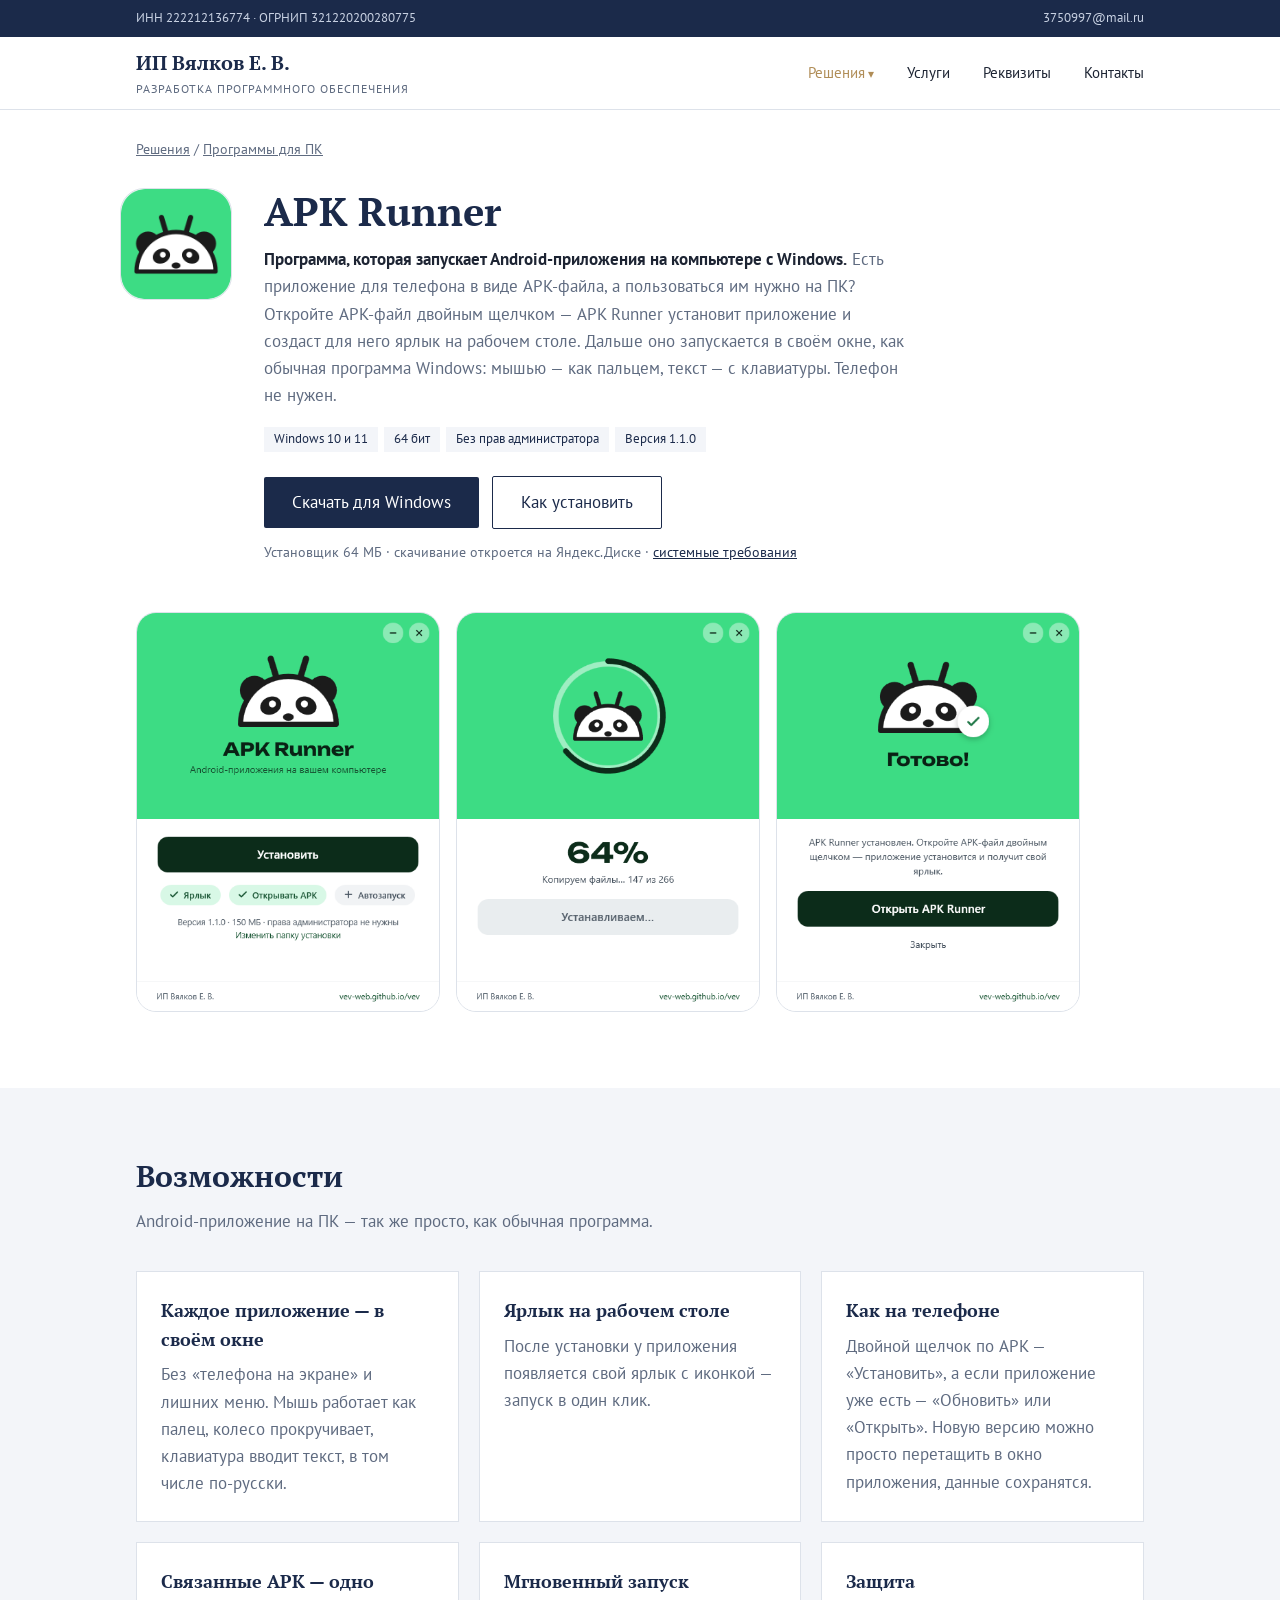
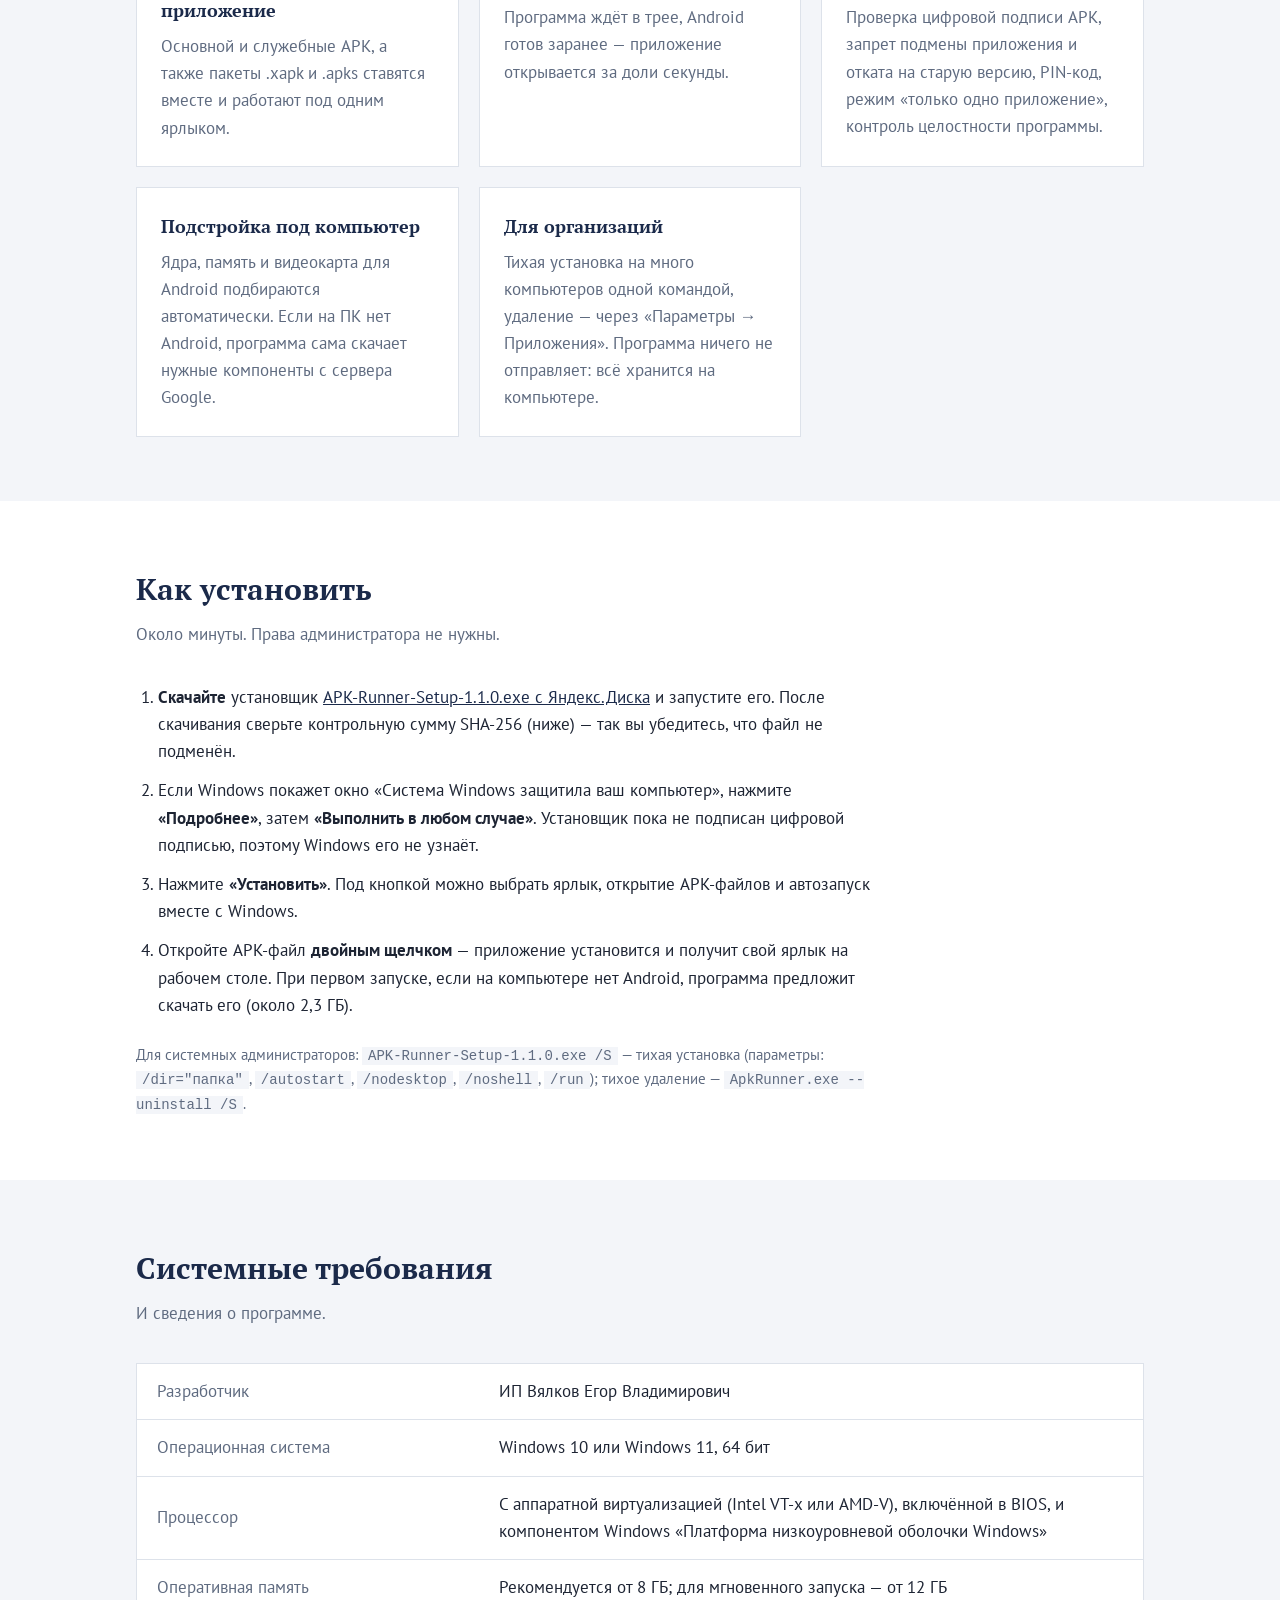
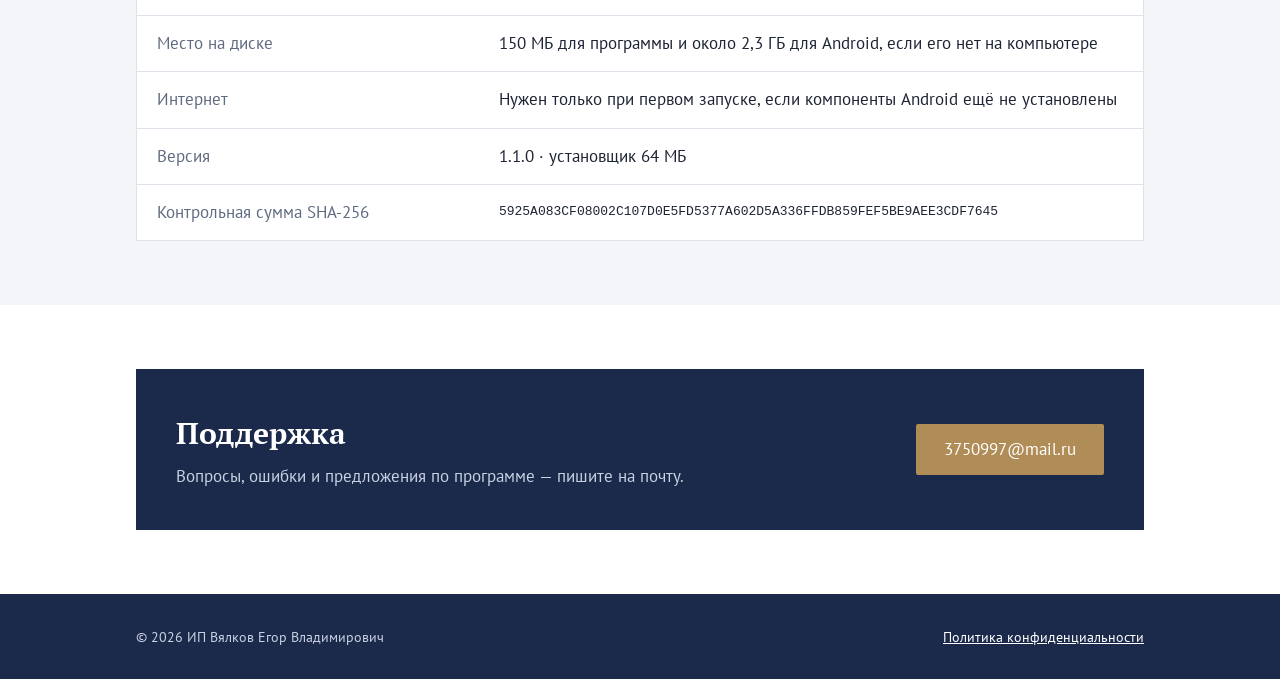
==== apk-runner.html @ df019fa2 "Add files via upload" ====
<!doctype html>
<html lang="ru">
<head>
  <meta charset="utf-8">
  <meta name="viewport" content="width=device-width, initial-scale=1">
  <title>APK Runner — Android-приложения на ПК | ИП Вялков Е. В.</title>
  <meta name="description" content="APK Runner — программа для Windows, которая запускает Android-приложения на компьютере. Откройте APK-файл — приложение установится, получит ярлык на рабочем столе и будет открываться в своём окне, как обычная программа. Телефон не нужен.">
  <link rel="icon" href="favicon.ico" sizes="32x32">
  <link rel="icon" href="favicon.svg" type="image/svg+xml">
  <link rel="apple-touch-icon" href="apple-touch-icon.png">
  <link rel="canonical" href="https://vev.github.io/apk-runner.html">
  <meta property="og:type" content="website">
  <meta property="og:locale" content="ru_RU">
  <meta property="og:title" content="APK Runner — Android-приложения на ПК | ИП Вялков Е. В.">
  <meta property="og:description" content="Запускает Android-приложения на компьютере с Windows: откройте APK-файл — приложение получит ярлык на рабочем столе и будет открываться в своём окне, как обычная программа.">
  <meta property="og:url" content="https://vev.github.io/apk-runner.html">
  <meta property="og:image" content="https://vev.github.io/img/apk-runner/icon.png">
  <meta name="twitter:card" content="summary">
  <link rel="preconnect" href="https://fonts.googleapis.com">
  <link rel="preconnect" href="https://fonts.gstatic.com" crossorigin>
  <link href="https://fonts.googleapis.com/css2?family=PT+Sans:wght@400;700&family=PT+Serif:wght@700&display=swap" rel="stylesheet">
  <link rel="stylesheet" href="style.css">
</head>
<body>

<div class="topline">
  <div class="wrap">
    <span>ИНН 222212136774 · ОГРНИП 321220200280775</span>
    <a href="mailto:3750997@mail.ru">3750997@mail.ru</a>
  </div>
</div>

<header>
  <div class="wrap">
    <a class="logo" href="index.html">ИП Вялков Е. В.<small>Разработка программного обеспечения</small></a>
    <nav>
      <div class="dropdown">
        <a href="solutions.html" class="active">Решения</a>
        <div class="menu" data-solutions-menu></div>
      </div>
      <a href="index.html#services">Услуги</a>
      <a href="index.html#requisites">Реквизиты</a>
      <a href="index.html#contacts">Контакты</a>
    </nav>
  </div>
</header>

<main>
  <div class="wrap crumbs">
    <a href="solutions.html">Решения</a> / <a href="solutions.html#desktop">Программы для ПК</a>
  </div>

  <div class="wrap app-hero">
    <img class="app-icon" src="img/apk-runner/icon.png" alt="Иконка программы APK Runner" width="112" height="112">
    <div>
      <h1>APK Runner</h1>
      <p><strong style="color: var(--text)">Программа, которая запускает Android-приложения на компьютере с Windows.</strong> Есть приложение для телефона в виде APK-файла, а пользоваться им нужно на ПК? Откройте APK-файл двойным щелчком — APK Runner установит приложение и создаст для него ярлык на рабочем столе. Дальше оно запускается в своём окне, как обычная программа Windows: мышью — как пальцем, текст — с клавиатуры. Телефон не нужен.</p>
      <ul class="tags"><li>Windows 10 и 11</li><li>64 бит</li><li>Без прав администратора</li><li>Версия 1.1.0</li></ul>
      <a class="btn" href="https://disk.360.yandex.ru/d/XKh_OTRC-GVVWA" target="_blank" rel="noopener">Скачать для Windows</a>
      <a class="btn btn-outline" href="#install">Как установить</a>
      <p class="download-meta">Установщик 64 МБ · скачивание откроется на Яндекс.Диске · <a href="#requirements">системные требования</a></p>
    </div>
  </div>

  <section style="padding-top: 0">
    <div class="wrap">
      <div class="shots">
        <img class="win" src="img/apk-runner/setup-01.png" width="440" height="580" loading="lazy" alt="Установщик APK Runner: кнопка «Установить» и параметры">
        <img class="win" src="img/apk-runner/setup-02.png" width="440" height="580" loading="lazy" alt="Установщик APK Runner: ход установки">
        <img class="win" src="img/apk-runner/setup-03.png" width="440" height="580" loading="lazy" alt="Установщик APK Runner: установка завершена">
      </div>
    </div>
  </section>

  <section class="alt">
    <div class="wrap">
      <h2>Возможности</h2>
      <p class="sub">Android-приложение на ПК — так же просто, как обычная программа.</p>
      <div class="features">
        <div class="feature"><h3>Каждое приложение — в своём окне</h3><p>Без «телефона на экране» и лишних меню. Мышь работает как палец, колесо прокручивает, клавиатура вводит текст, в том числе по-русски.</p></div>
        <div class="feature"><h3>Ярлык на рабочем столе</h3><p>После установки у приложения появляется свой ярлык с иконкой — запуск в один клик.</p></div>
        <div class="feature"><h3>Как на телефоне</h3><p>Двойной щелчок по APK — «Установить», а если приложение уже есть — «Обновить» или «Открыть». Новую версию можно просто перетащить в окно приложения, данные сохранятся.</p></div>
        <div class="feature"><h3>Связанные APK — одно приложение</h3><p>Основной и служебные APK, а также пакеты .xapk и .apks ставятся вместе и работают под одним ярлыком.</p></div>
        <div class="feature"><h3>Мгновенный запуск</h3><p>Программа ждёт в трее, Android готов заранее — приложение открывается за доли секунды.</p></div>
        <div class="feature"><h3>Защита</h3><p>Проверка цифровой подписи APK, запрет подмены приложения и отката на старую версию, PIN-код, режим «только одно приложение», контроль целостности программы.</p></div>
        <div class="feature"><h3>Подстройка под компьютер</h3><p>Ядра, память и видеокарта для Android подбираются автоматически. Если на ПК нет Android, программа сама скачает нужные компоненты с сервера Google.</p></div>
        <div class="feature"><h3>Для организаций</h3><p>Тихая установка на много компьютеров одной командой, удаление — через «Параметры → Приложения». Программа ничего не отправляет: всё хранится на компьютере.</p></div>
      </div>
    </div>
  </section>

  <section id="install">
    <div class="wrap">
      <h2>Как установить</h2>
      <p class="sub">Около минуты. Права администратора не нужны.</p>
      <ol class="steps">
        <li><b>Скачайте</b> установщик <a href="https://disk.360.yandex.ru/d/XKh_OTRC-GVVWA" target="_blank" rel="noopener">APK&#8209;Runner&#8209;Setup&#8209;1.1.0.exe с Яндекс.Диска</a> и запустите его. После скачивания сверьте контрольную сумму SHA&#8209;256 (ниже) — так вы убедитесь, что файл не подменён.</li>
        <li>Если Windows покажет окно «Система Windows защитила ваш компьютер», нажмите <b>«Подробнее»</b>, затем <b>«Выполнить в любом случае»</b>. Установщик пока не подписан цифровой подписью, поэтому Windows его не узнаёт.</li>
        <li>Нажмите <b>«Установить»</b>. Под кнопкой можно выбрать ярлык, открытие APK-файлов и автозапуск вместе с Windows.</li>
        <li>Откройте APK-файл <b>двойным щелчком</b> — приложение установится и получит свой ярлык на рабочем столе. При первом запуске, если на компьютере нет Android, программа предложит скачать его (около 2,3 ГБ).</li>
      </ol>
      <p class="note">Для системных администраторов: <code>APK-Runner-Setup-1.1.0.exe /S</code> — тихая установка (параметры: <code>/dir="папка"</code>, <code>/autostart</code>, <code>/nodesktop</code>, <code>/noshell</code>, <code>/run</code>); тихое удаление — <code>ApkRunner.exe --uninstall /S</code>.</p>
    </div>
  </section>

  <section id="requirements" class="alt">
    <div class="wrap">
      <h2>Системные требования</h2>
      <p class="sub">И сведения о программе.</p>
      <table class="facts">
        <tr><td>Разработчик</td><td>ИП Вялков Егор Владимирович</td></tr>
        <tr><td>Операционная система</td><td>Windows 10 или Windows 11, 64 бит</td></tr>
        <tr><td>Процессор</td><td>С аппаратной виртуализацией (Intel VT-x или AMD-V), включённой в BIOS, и компонентом Windows «Платформа низкоуровневой оболочки Windows»</td></tr>
        <tr><td>Оперативная память</td><td>Рекомендуется от 8 ГБ; для мгновенного запуска — от 12 ГБ</td></tr>
        <tr><td>Место на диске</td><td>150 МБ для программы и около 2,3 ГБ для Android, если его нет на компьютере</td></tr>
        <tr><td>Интернет</td><td>Нужен только при первом запуске, если компоненты Android ещё не установлены</td></tr>
        <tr><td>Версия</td><td>1.1.0 · установщик 64 МБ</td></tr>
        <tr><td>Контрольная сумма SHA-256</td><td class="hash">5925A083CF08002C107D0E5FD5377A602D5A336FFDB859FEF5BE9AEE3CDF7645</td></tr>
      </table>
    </div>
  </section>

  <section>
    <div class="wrap">
      <div class="cta">
        <div>
          <h2>Поддержка</h2>
          <p>Вопросы, ошибки и предложения по программе — пишите на почту.</p>
        </div>
        <a class="btn" href="mailto:3750997@mail.ru?subject=APK%20Runner">3750997@mail.ru</a>
      </div>
    </div>
  </section>
</main>

<footer>
  <div class="wrap">
    <span>© 2026 ИП Вялков Егор Владимирович</span>
    <a href="privacy.html">Политика конфиденциальности</a>
  </div>
</footer>

<script src="solutions-data.js"></script>
<script src="site.js"></script>
</body>
</html>
---- style.css ----
:root {
  --bg: #ffffff;
  --alt: #f3f5f9;
  --text: #1d2433;
  --muted: #5f6b80;
  --navy: #1b2a4a;
  --gold: #b08d57;
  --border: #dde2ea;
}
* { box-sizing: border-box; }
body { margin: 0; background: var(--bg); color: var(--text); font: 17px/1.6 "PT Sans", Arial, sans-serif; }
a { color: var(--navy); }
.wrap { max-width: 1040px; margin: 0 auto; padding: 0 16px; }
h1, h2, h3 { font-family: "PT Serif", Georgia, serif; color: var(--navy); }

.topline { background: var(--navy); color: #c9d2e3; font-size: 13px; }
.topline a { color: inherit; text-decoration: none; }
.topline a:hover { color: #fff; }
.topline .wrap { display: flex; justify-content: space-between; flex-wrap: wrap; gap: 4px 16px; padding-top: 8px; padding-bottom: 8px; }

header { border-bottom: 1px solid var(--border); }
header .wrap { display: flex; justify-content: space-between; align-items: center; height: 72px; gap: 16px; }
.logo { font-family: "PT Serif", Georgia, serif; font-size: 20px; font-weight: 700; color: var(--navy); text-decoration: none; }
.logo small { display: block; font-family: "PT Sans", sans-serif; font-size: 12px; font-weight: 400; color: var(--muted); letter-spacing: .08em; text-transform: uppercase; }
nav a { color: var(--text); text-decoration: none; margin-left: 28px; font-size: 15px; }
nav a:hover, nav a.active { color: var(--gold); }

.hero { padding: 72px 0; display: grid; grid-template-columns: 1.4fr 1fr; gap: 48px; align-items: center; }
.hero h1 { font-size: clamp(30px, 5vw, 44px); line-height: 1.15; margin: 0 0 20px; }
.hero p { color: var(--muted); margin: 0 0 28px; }
.line { width: 56px; height: 3px; background: var(--gold); margin-bottom: 24px; }
.btn { display: inline-block; background: var(--navy); color: #fff; text-decoration: none; padding: 12px 28px; border-radius: 2px; }
.btn:hover { background: #26395f; }
.btn-outline { background: transparent; color: var(--navy); border: 1px solid var(--navy); margin-left: 8px; }
.btn-outline:hover { background: var(--alt); }

.card { border: 1px solid var(--border); border-top: 3px solid var(--gold); padding: 28px; background: #fff; }
.card h3 { margin: 0 0 16px; font-size: 18px; }
.card dl { margin: 0; }
.card dt { font-size: 13px; color: var(--muted); text-transform: uppercase; letter-spacing: .06em; }
.card dd { margin: 0 0 14px; font-weight: 700; }
.card dd:last-child { margin-bottom: 0; }

section { padding: 64px 0; }
section.alt { background: var(--alt); }
section h2 { font-size: 30px; margin: 0 0 8px; }
.sub { color: var(--muted); margin: 0 0 36px; }

.services { display: grid; grid-template-columns: repeat(3, 1fr); gap: 32px; }
.num { font-family: "PT Serif", Georgia, serif; font-size: 36px; color: var(--gold); line-height: 1; }
.services h3 { font-size: 20px; margin: 12px 0 8px; }
.services p { color: var(--muted); margin: 0; }

table { width: 100%; border-collapse: collapse; background: #fff; border: 1px solid var(--border); }
td { padding: 14px 20px; border-bottom: 1px solid var(--border); vertical-align: middle; }
td:first-child { color: var(--muted); width: 34%; }
td:last-child { text-align: right; width: 1%; white-space: nowrap; }
.facts td:last-child { text-align: left; width: auto; white-space: normal; }
.copy { font: inherit; font-size: 13px; color: var(--navy); background: none; border: 1px solid var(--border); padding: 4px 12px; cursor: pointer; }
.copy:hover { border-color: var(--navy); }

footer { background: var(--navy); color: #c9d2e3; padding: 32px 0; font-size: 14px; }
footer a { color: #fff; }
footer .wrap { display: flex; justify-content: space-between; flex-wrap: wrap; gap: 12px; }

/* Solutions */
.page-head { padding: 56px 0 0; }
.page-head h1 { font-size: clamp(30px, 5vw, 40px); line-height: 1.2; margin: 0 0 12px; }
.solutions { display: grid; grid-template-columns: repeat(auto-fit, minmax(300px, 1fr)); gap: 24px; }
.sol { border: 1px solid var(--border); border-top: 3px solid var(--gold); padding: 28px; background: #fff; display: flex; flex-direction: column; }
.sol-head { display: flex; align-items: center; gap: 16px; margin-bottom: 10px; }
.sol-icon { width: 56px; height: 56px; border-radius: 12px; object-fit: cover; border: 1px solid var(--border); flex-shrink: 0; }
.sol h3 { margin: 0; font-size: 20px; }
.sol p { color: var(--muted); margin: 0 0 20px; flex: 1; }
.tags { display: flex; flex-wrap: wrap; gap: 6px; list-style: none; padding: 0; margin: 0; }
.tags li { font-size: 13px; color: var(--navy); background: var(--alt); padding: 2px 10px; }
.links { display: flex; flex-wrap: wrap; gap: 8px; margin-top: 20px; }
.links a { font-size: 14px; border: 1px solid var(--navy); padding: 6px 14px; text-decoration: none; }
.links a:hover { background: var(--alt); }
.sol-privacy { margin-top: 14px; font-size: 14px; color: var(--muted); }
.tabs { display: flex; flex-wrap: wrap; gap: 8px; margin: 0 0 48px; }
.tab { font: inherit; font-size: 15px; background: #fff; color: var(--text); border: 1px solid var(--border); padding: 8px 16px; cursor: pointer; }
.tab:hover { border-color: var(--navy); }
.tab.active { background: var(--navy); color: #fff; border-color: var(--navy); }
.tab span { margin-left: 8px; font-size: 13px; color: var(--muted); }
.tab.active span { color: #c9d2e3; }
.cat { margin-bottom: 56px; }
.cat h2 { font-size: 26px; margin: 0 0 6px; }
.cat .sub { margin-bottom: 24px; }
.empty { border: 1px dashed var(--border); background: var(--alt); padding: 28px; color: var(--muted); }

.sol h3 a { color: inherit; text-decoration: none; }
.sol h3 a:hover { color: var(--gold); }

/* App page */
.crumbs { padding-top: 28px; font-size: 14px; color: var(--muted); }
.crumbs a { color: var(--muted); }
.app-hero { padding: 28px 0 48px; display: flex; gap: 32px; align-items: flex-start; }
.app-icon { width: 112px; height: 112px; border-radius: 24px; border: 1px solid var(--border); flex-shrink: 0; }
.app-hero h1 { font-size: clamp(28px, 5vw, 40px); line-height: 1.15; margin: 0 0 12px; }
.app-hero p { color: var(--muted); margin: 0 0 18px; max-width: 640px; }
.app-hero .btn { margin-top: 24px; }
.shots { display: flex; gap: 16px; overflow-x: auto; padding-bottom: 12px; scroll-snap-type: x mandatory; }
.shots img { height: 440px; width: auto; border: 1px solid var(--border); border-radius: 12px; scroll-snap-align: start; flex-shrink: 0; }
.features { display: grid; grid-template-columns: repeat(auto-fit, minmax(280px, 1fr)); gap: 20px; }
.feature { background: #fff; border: 1px solid var(--border); padding: 24px; }
.feature h3 { margin: 0 0 8px; font-size: 18px; }
.feature p { margin: 0; color: var(--muted); }
.shots img.win { border-radius: 20px; height: 400px; }
.download-meta { font-size: 14px; margin: 12px 0 0 !important; }
.steps { margin: 0; padding-left: 22px; max-width: 760px; }
.steps li { margin-bottom: 12px; }
.note { color: var(--muted); font-size: 15px; max-width: 760px; margin: 24px 0 0; }
.note code, .steps code { font-size: 14px; background: var(--alt); padding: 1px 6px; }
.facts td.hash { font-family: Consolas, "Courier New", monospace; font-size: 13px; word-break: break-all; }

/* Solutions dropdown in header */
.dropdown { position: relative; display: inline-block; margin-left: 28px; }
.dropdown > a { margin-left: 0; }
.dropdown > a::after { content: " ▾"; font-size: 12px; }
.menu { display: none; position: absolute; top: 100%; left: -16px; min-width: 240px; padding: 8px 0; background: #fff; border: 1px solid var(--border); border-top: 3px solid var(--gold); box-shadow: 0 8px 24px rgba(27, 42, 74, .12); z-index: 20; }
.menu a { display: block; margin: 0; padding: 8px 16px; }
.menu a:hover { background: var(--alt); }
.dropdown:hover .menu, .dropdown:focus-within .menu { display: block; }
.cta { background: var(--navy); color: #c9d2e3; padding: 40px; display: flex; justify-content: space-between; align-items: center; flex-wrap: wrap; gap: 20px; }
.cta h2 { color: #fff; margin: 0 0 6px; }
.cta p { margin: 0; }
.cta .btn { background: var(--gold); }
.cta .btn:hover { background: #9a7a48; }

/* Long-form pages */
.doc { padding: 56px 0 72px; max-width: 760px; }
.doc .line { margin-bottom: 20px; }
.doc h1 { font-size: clamp(28px, 5vw, 36px); line-height: 1.2; margin: 0 0 8px; }
.doc .updated { color: var(--muted); margin: 0 0 36px; }
.doc h2 { font-size: 21px; margin: 36px 0 12px; }
.doc ul { padding-left: 22px; }

@media (max-width: 760px) {
  header .wrap { height: auto; flex-direction: column; align-items: flex-start; gap: 8px; padding-top: 14px; padding-bottom: 12px; }
  nav { display: flex; gap: 20px; overflow-x: auto; max-width: 100%; }
  nav a { margin-left: 0; white-space: nowrap; }
  .dropdown { margin-left: 0; }
  .dropdown > a::after, .dropdown .menu { display: none !important; }
  .btn-outline { margin: 10px 0 0; }
  .cta { padding: 28px 20px; }
  .app-hero { flex-direction: column; gap: 20px; }
  .app-icon { width: 88px; height: 88px; border-radius: 20px; }
  .shots img { height: 360px; }
  .hero { grid-template-columns: 1fr; padding: 48px 0; gap: 32px; }
  .services { grid-template-columns: 1fr; gap: 24px; }
  td { padding: 12px; display: block; width: auto !important; text-align: left !important; border: 0; }
  tr { display: block; border-bottom: 1px solid var(--border); padding: 4px 0; }
  td:first-child { padding-bottom: 0; }
}
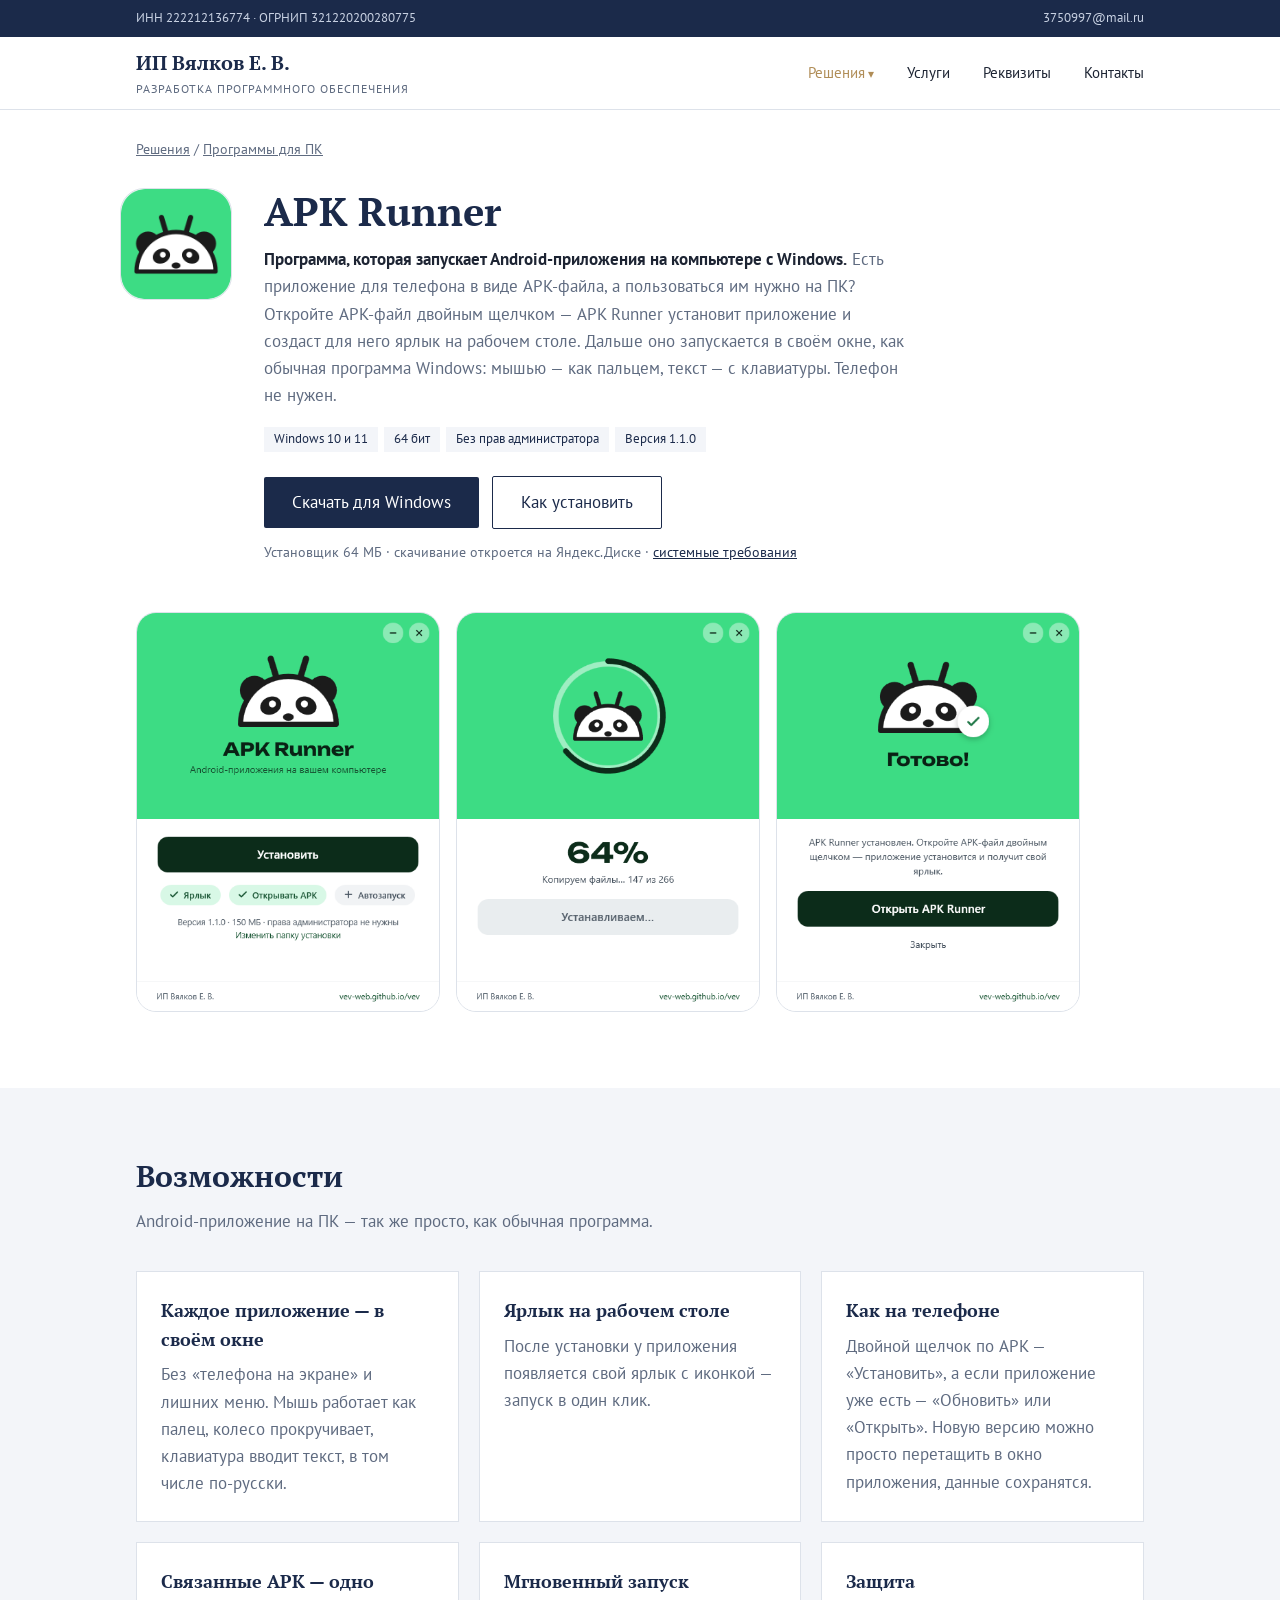
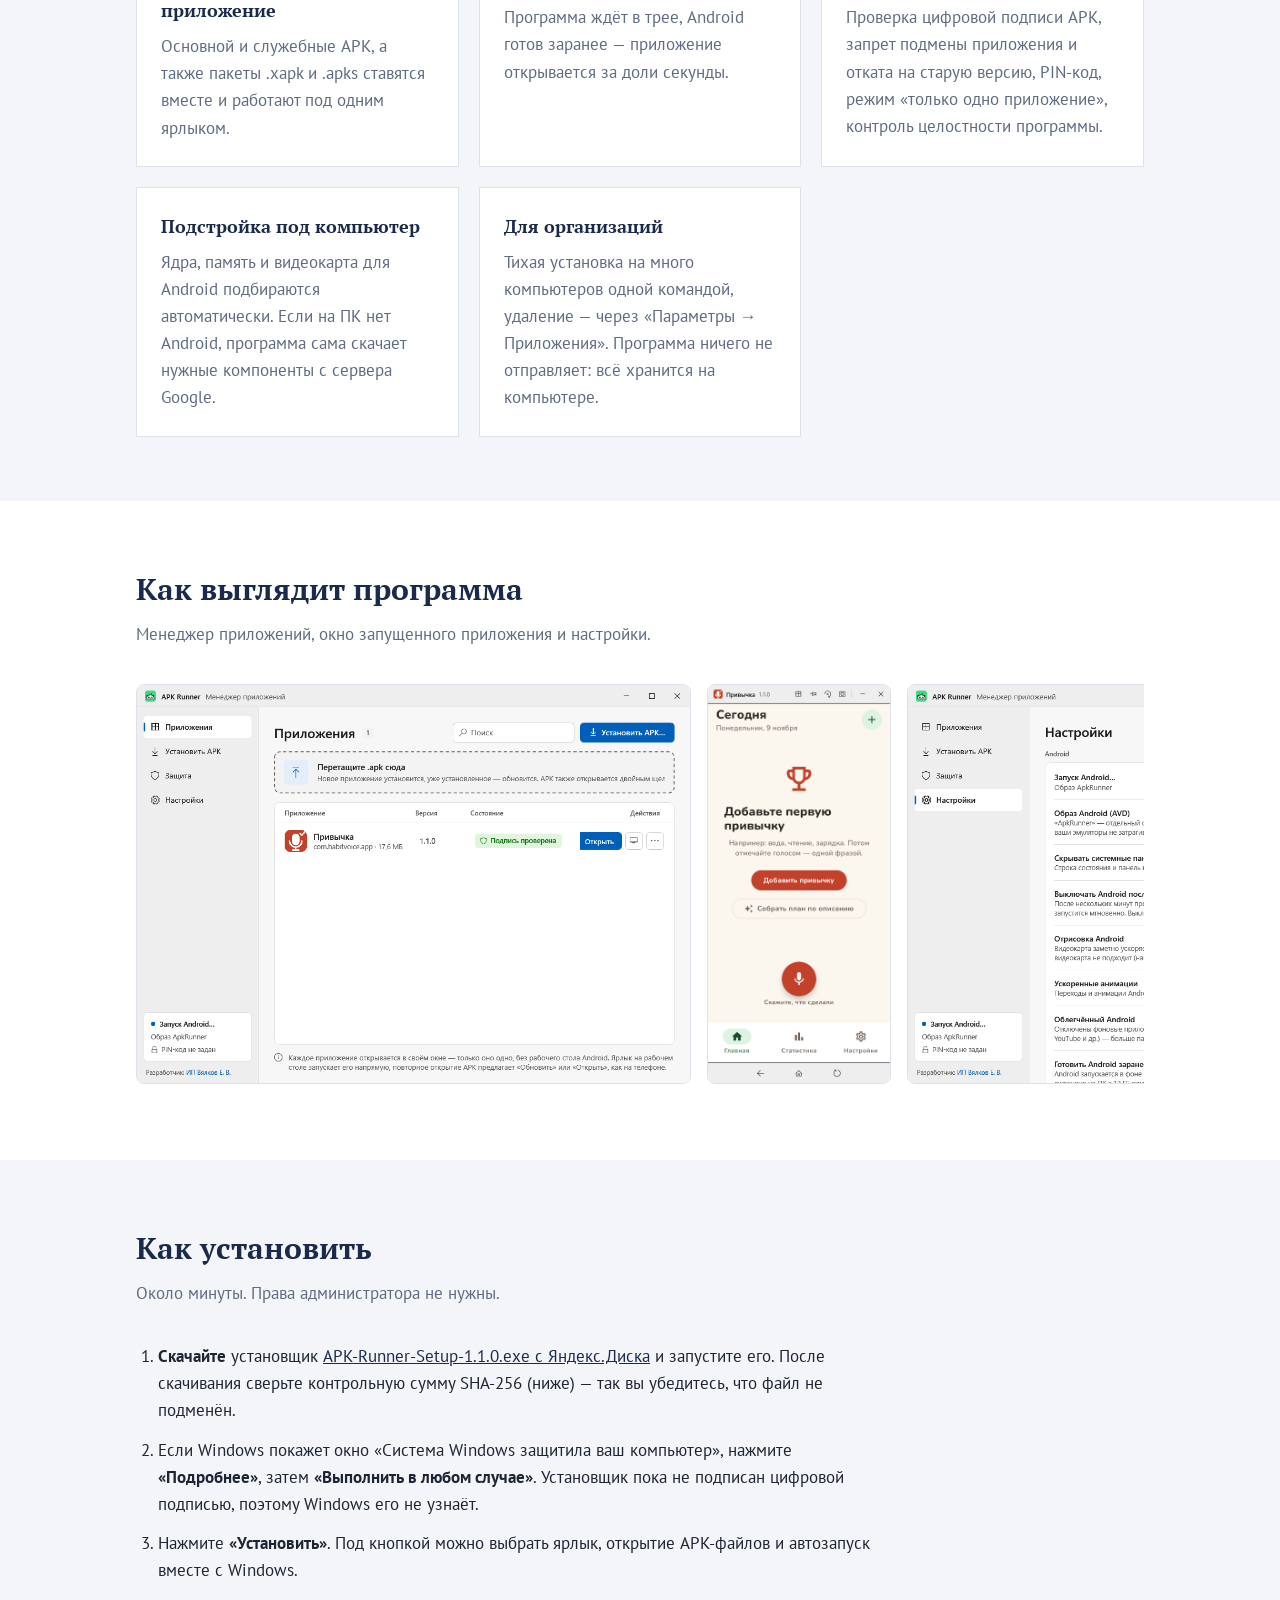
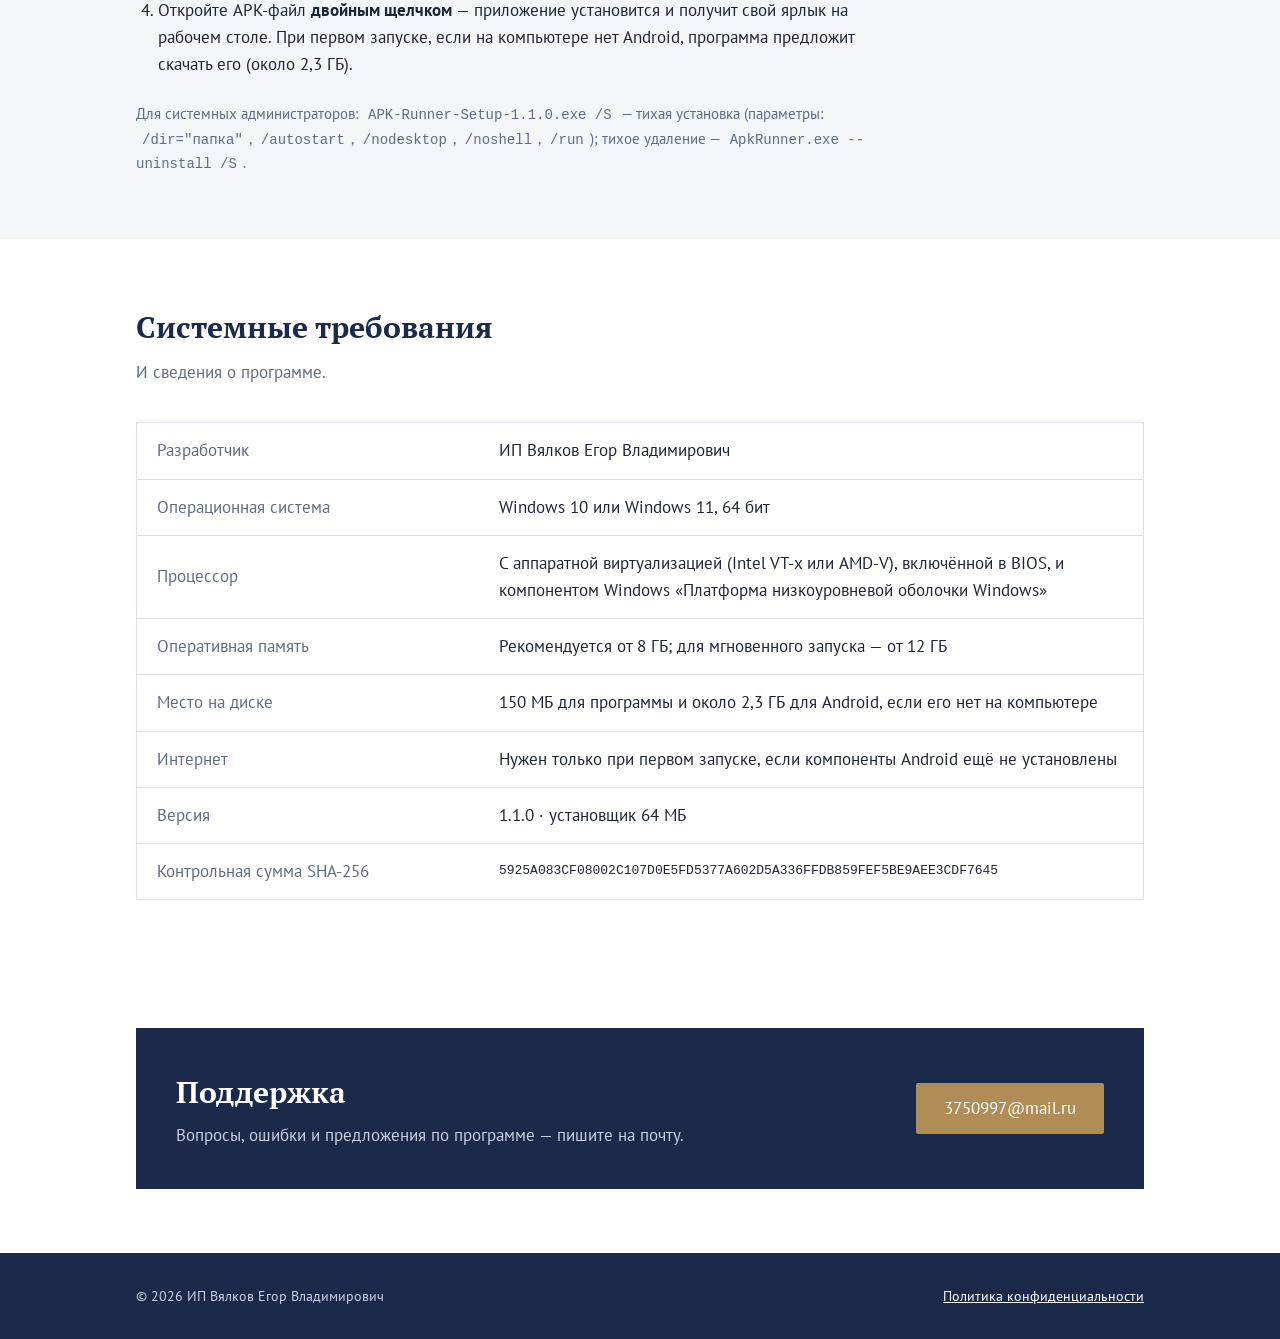
==== commit 1f857ab8: "Add files via upload" ====
--- a/apk-runner.html
+++ b/apk-runner.html
@@ -56,7 +56,7 @@
       <h1>APK Runner</h1>
       <p><strong style="color: var(--text)">Программа, которая запускает Android-приложения на компьютере с Windows.</strong> Есть приложение для телефона в виде APK-файла, а пользоваться им нужно на ПК? Откройте APK-файл двойным щелчком — APK Runner установит приложение и создаст для него ярлык на рабочем столе. Дальше оно запускается в своём окне, как обычная программа Windows: мышью — как пальцем, текст — с клавиатуры. Телефон не нужен.</p>
       <ul class="tags"><li>Windows 10 и 11</li><li>64 бит</li><li>Без прав администратора</li><li>Версия 1.1.0</li></ul>
-      <a class="btn" href="https://disk.360.yandex.ru/d/XKh_OTRC-GVVWA" target="_blank" rel="noopener">Скачать для Windows</a>
+      <a class="btn" href="https://disk.360.yandex.ru/d/uEF-xLoDvGDiyQ" target="_blank" rel="noopener">Скачать для Windows</a>
       <a class="btn btn-outline" href="#install">Как установить</a>
       <p class="download-meta">Установщик 64 МБ · скачивание откроется на Яндекс.Диске · <a href="#requirements">системные требования</a></p>
     </div>
@@ -89,12 +89,24 @@
     </div>
   </section>
 
-  <section id="install">
+  <section>
+    <div class="wrap">
+      <h2>Как выглядит программа</h2>
+      <p class="sub">Менеджер приложений, окно запущенного приложения и настройки.</p>
+      <div class="shots">
+        <img class="appshot" src="img/apk-runner/app-manager.png" width="1000" height="720" loading="lazy" alt="Менеджер APK Runner: список установленных приложений, установка перетаскиванием APK, проверка подписи">
+        <img class="appshot" src="img/apk-runner/app-window.png" width="400" height="876" loading="lazy" alt="Android-приложение запущено в своём окне APK Runner с кнопками управления">
+        <img class="appshot" src="img/apk-runner/app-settings.png" width="1000" height="720" loading="lazy" alt="Настройки APK Runner: образ Android, облегчённый режим, мгновенный запуск, выбор отрисовки">
+      </div>
+    </div>
+  </section>
+
+  <section id="install" class="alt">
     <div class="wrap">
       <h2>Как установить</h2>
       <p class="sub">Около минуты. Права администратора не нужны.</p>
       <ol class="steps">
-        <li><b>Скачайте</b> установщик <a href="https://disk.360.yandex.ru/d/XKh_OTRC-GVVWA" target="_blank" rel="noopener">APK&#8209;Runner&#8209;Setup&#8209;1.1.0.exe с Яндекс.Диска</a> и запустите его. После скачивания сверьте контрольную сумму SHA&#8209;256 (ниже) — так вы убедитесь, что файл не подменён.</li>
+        <li><b>Скачайте</b> установщик <a href="https://disk.360.yandex.ru/d/uEF-xLoDvGDiyQ" target="_blank" rel="noopener">APK&#8209;Runner&#8209;Setup&#8209;1.1.0.exe с Яндекс.Диска</a> и запустите его. После скачивания сверьте контрольную сумму SHA&#8209;256 (ниже) — так вы убедитесь, что файл не подменён.</li>
         <li>Если Windows покажет окно «Система Windows защитила ваш компьютер», нажмите <b>«Подробнее»</b>, затем <b>«Выполнить в любом случае»</b>. Установщик пока не подписан цифровой подписью, поэтому Windows его не узнаёт.</li>
         <li>Нажмите <b>«Установить»</b>. Под кнопкой можно выбрать ярлык, открытие APK-файлов и автозапуск вместе с Windows.</li>
         <li>Откройте APK-файл <b>двойным щелчком</b> — приложение установится и получит свой ярлык на рабочем столе. При первом запуске, если на компьютере нет Android, программа предложит скачать его (около 2,3 ГБ).</li>
@@ -103,7 +115,7 @@
     </div>
   </section>
 
-  <section id="requirements" class="alt">
+  <section id="requirements">
     <div class="wrap">
       <h2>Системные требования</h2>
       <p class="sub">И сведения о программе.</p>
--- a/style.css
+++ b/style.css
@@ -107,6 +107,23 @@
 .feature h3 { margin: 0 0 8px; font-size: 18px; }
 .feature p { margin: 0; color: var(--muted); }
 .shots img.win { border-radius: 20px; height: 400px; }
+.shots img.appshot { height: 400px; border-radius: 8px; }
+
+/* Баннер «Новое приложение» на главной */
+.new-app { background: #fff; border: 1px solid var(--border); border-top: 3px solid var(--gold); padding: 20px 24px; display: flex; align-items: center; gap: 20px; }
+.new-app-icon { flex-shrink: 0; width: 60px; height: 60px; display: block; }
+.new-app-body { flex: 1; min-width: 0; }
+.new-app-head { display: flex; align-items: center; gap: 10px; }
+.new-app-name { font-family: "PT Serif", Georgia, serif; font-size: 22px; font-weight: 700; color: var(--navy); }
+.new-app-badge { background: var(--gold); color: #fff; font-size: 12px; font-weight: 700; padding: 2px 8px; letter-spacing: .04em; }
+.new-app-desc { margin: 6px 0 0; color: var(--muted); font-size: 15px; }
+.new-app-actions { display: flex; gap: 8px; flex-shrink: 0; }
+.new-app-actions .btn { padding: 10px 20px; margin: 0; }
+@media (max-width: 760px) {
+  .new-app { flex-direction: column; align-items: flex-start; }
+  .new-app-actions { width: 100%; }
+  .new-app-actions .btn { flex: 1; text-align: center; }
+}
 .download-meta { font-size: 14px; margin: 12px 0 0 !important; }
 .steps { margin: 0; padding-left: 22px; max-width: 760px; }
 .steps li { margin-bottom: 12px; }
